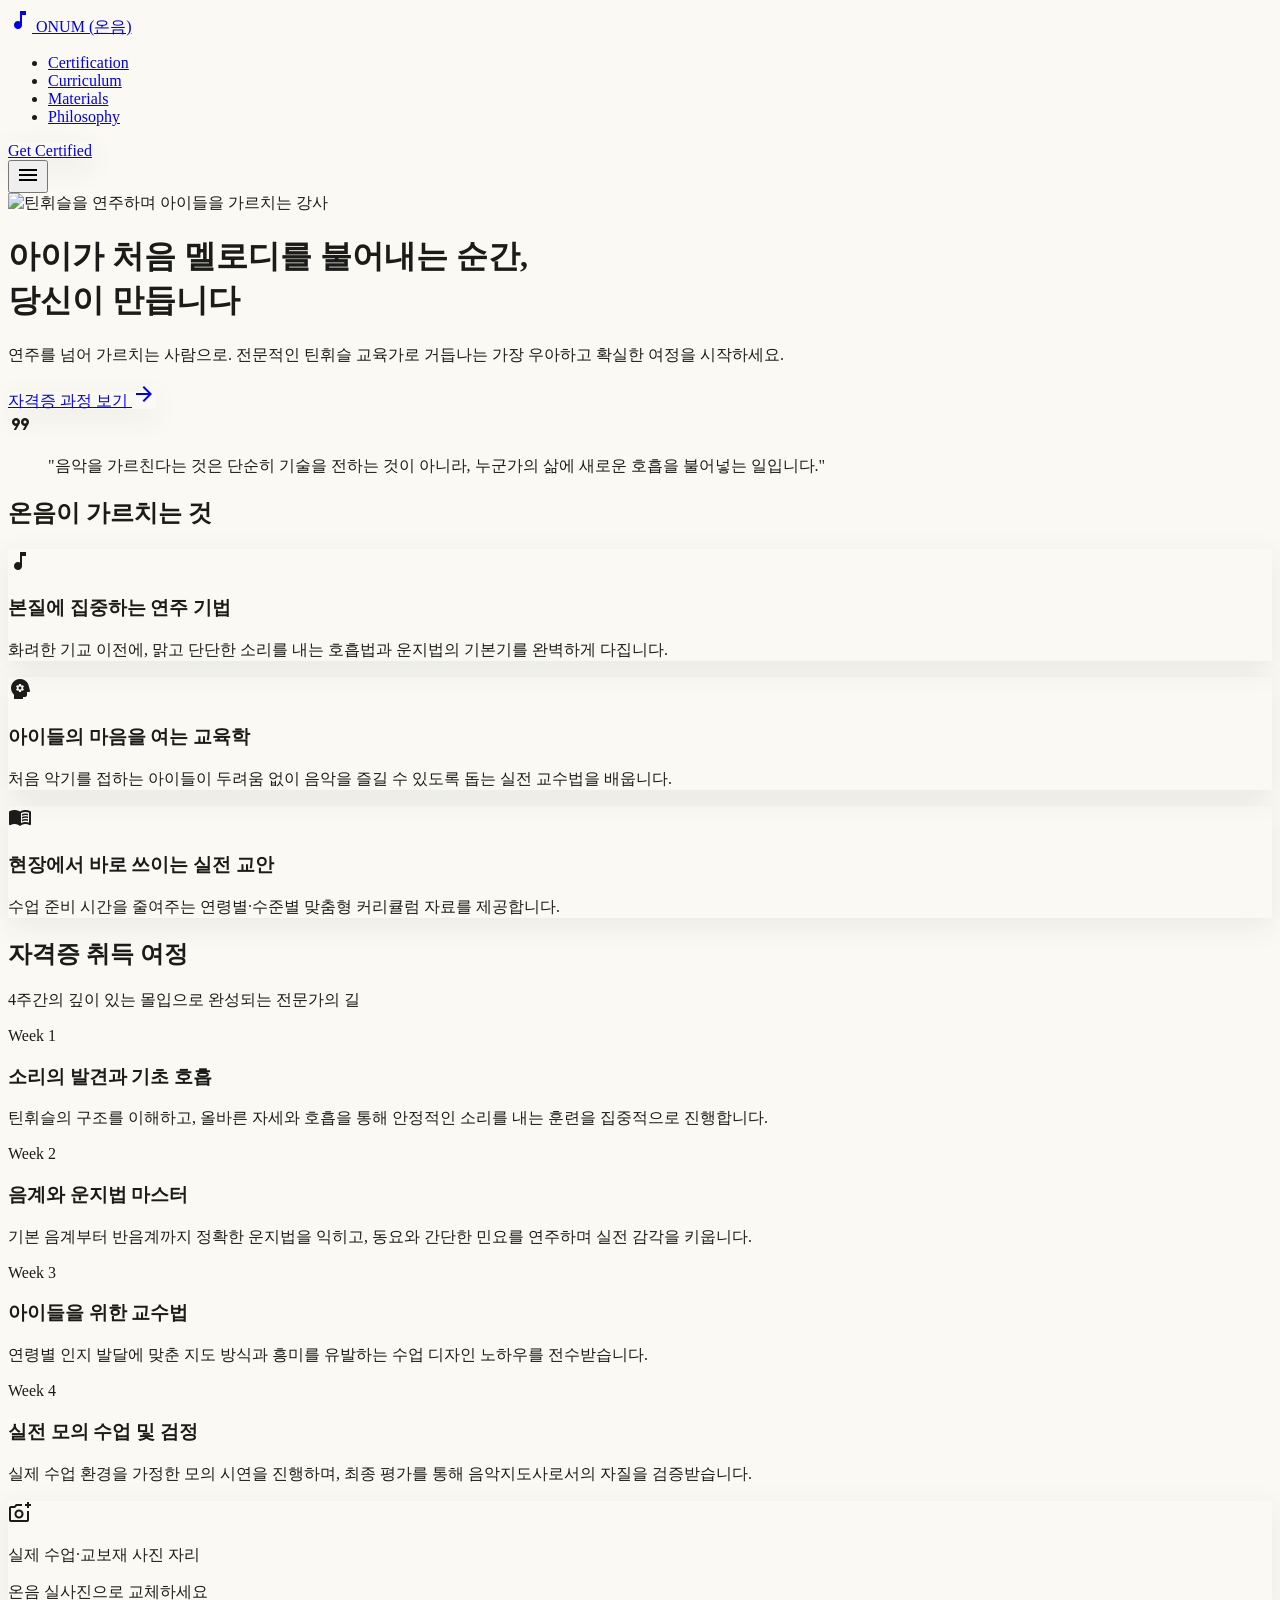
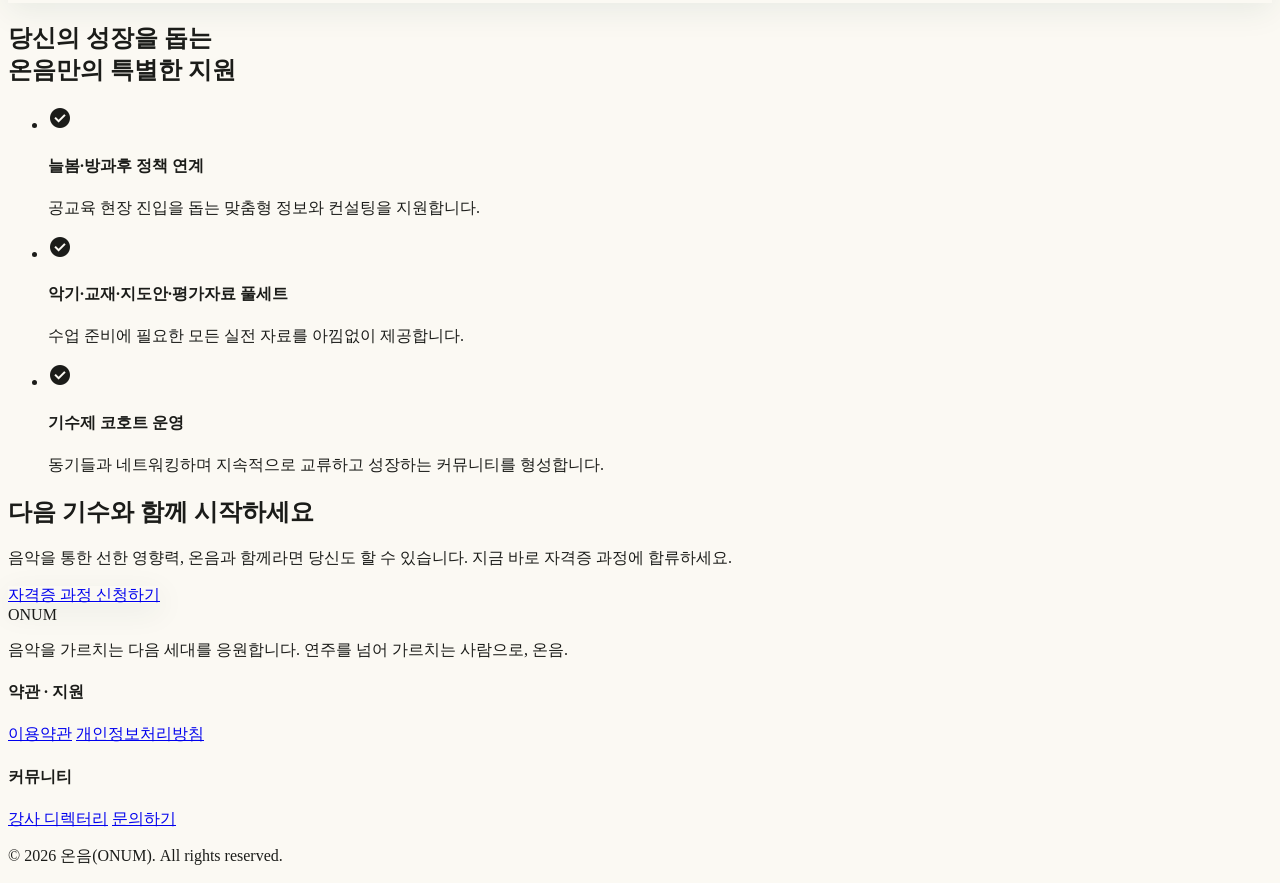
==== index.html @ f4e4ab48 "Initial commit: ONUM homepage (editorial home + certification + design tokens) Co-Authored-By: Claud" ====
<!DOCTYPE html>
<html lang="ko"><head>
<meta charset="utf-8"/>
<meta content="width=device-width, initial-scale=1.0" name="viewport"/>
<title>온음(ONUM) — 틴휘슬 음악지도사 자격증</title>
<script src="https://cdn.tailwindcss.com?plugins=forms,container-queries"></script>
<script src="onum-tokens.js"></script>
<link rel="stylesheet" href="onum-base.css"/>
<link href="https://fonts.googleapis.com/css2?family=Noto+Sans+KR:wght@300;400;500;600;700&amp;family=Playfair+Display:ital,wght@0,400;0,600;0,700;1,400&amp;display=swap" rel="stylesheet"/>
<link href="https://fonts.googleapis.com/css2?family=Material+Symbols+Outlined:wght,FILL@100..700,0..1&amp;display=swap" rel="stylesheet"/>
<style>
  .material-symbols-outlined { font-variation-settings: 'FILL' 0, 'wght' 400, 'GRAD' 0, 'opsz' 24; }
</style>
</head>
<body class="bg-background text-on-surface font-body text-body-md antialiased selection:bg-primary-container selection:text-on-primary">
<!-- 1. TopNavBar (공유 glass-nav, 자동 라이트/다크) -->
<nav class="glass-nav border-b border-outline-variant/30 sticky top-0 w-full z-50">
<div class="flex justify-between items-center max-w-container-max mx-auto px-margin-mobile md:px-margin-desktop h-20">
<a class="flex items-center gap-2 font-heading text-headline-sm tracking-tight text-primary" href="#">
<span class="material-symbols-outlined" style="font-variation-settings:'FILL' 1;">music_note</span>
<span>ONUM (온음)</span>
</a>
<ul class="hidden md:flex items-center gap-2">
<li><a class="text-on-surface-variant hover:text-primary hover:bg-primary/5 transition-colors font-body text-body-md rounded-full px-4 py-2" href="#">Certification</a></li>
<li><a class="text-on-surface-variant hover:text-primary hover:bg-primary/5 transition-colors font-body text-body-md rounded-full px-4 py-2" href="#curriculum">Curriculum</a></li>
<li><a class="text-on-surface-variant hover:text-primary hover:bg-primary/5 transition-colors font-body text-body-md rounded-full px-4 py-2" href="#">Materials</a></li>
<li><a class="text-on-surface-variant hover:text-primary hover:bg-primary/5 transition-colors font-body text-body-md rounded-full px-4 py-2" href="#">Philosophy</a></li>
</ul>
<div class="hidden md:block">
<a class="bg-primary text-on-primary font-body text-body-md px-6 py-3 rounded-full hover:bg-primary-container transition-colors soft-shadow inline-block active:scale-95" href="#">Get Certified</a>
</div>
<button class="md:hidden text-primary p-2 hover:bg-primary/5 rounded-full transition-colors" aria-label="메뉴 열기">
<span class="material-symbols-outlined">menu</span>
</button>
</div>
</nav>
<!-- 2. Editorial Hero -->
<header class="relative w-full min-h-[85vh] flex items-center justify-center overflow-hidden bg-surface-container-low">
<div class="absolute inset-0 z-0">
<!-- placeholder: 실제 온음 클래스룸 사진으로 교체 -->
<img alt="틴휘슬을 연주하며 아이들을 가르치는 강사" class="w-full h-full object-cover object-center opacity-80 mix-blend-multiply" src="https://lh3.googleusercontent.com/aida/[base64]"/>
<div class="absolute inset-0 bg-gradient-to-t from-background via-background/40 to-transparent"></div>
</div>
<div class="relative z-10 text-center px-margin-mobile md:px-gutter max-w-[800px] mt-20">
<h1 class="font-heading text-display-sm md:text-display-lg text-primary mb-6 drop-shadow-sm">
                아이가 처음 멜로디를 불어내는 순간,<br/>당신이 만듭니다
            </h1>
<p class="font-body text-body-lg text-on-surface-variant mb-10 max-w-[600px] mx-auto">
                연주를 넘어 가르치는 사람으로. 전문적인 틴휘슬 교육가로 거듭나는 가장 우아하고 확실한 여정을 시작하세요.
            </p>
<a class="inline-flex items-center justify-center bg-primary text-on-primary px-8 py-4 rounded-full font-body text-body-lg soft-shadow hover:bg-primary-container hover:-translate-y-1 transition-all duration-300 group" href="#curriculum">
                자격증 과정 보기
                <span class="material-symbols-outlined ml-2 text-[20px] group-hover:translate-x-1 transition-transform">arrow_forward</span>
</a>
</div>
</header>
<!-- 3. Pull-Quote Band (브랜드 선언 — 가짜 출처 없음) -->
<section class="py-section-gap px-margin-mobile md:px-gutter max-w-container-max mx-auto text-center">
<span class="material-symbols-outlined text-secondary text-[48px] opacity-40 mb-6">format_quote</span>
<blockquote class="font-heading text-headline-md text-primary max-w-[800px] mx-auto leading-relaxed">
            "음악을 가르친다는 것은 단순히 기술을 전하는 것이 아니라, 누군가의 삶에 새로운 호흡을 불어넣는 일입니다."
        </blockquote>
</section>
<!-- 4. 3-Part Narrative ("온음이 가르치는 것") -->
<section class="py-section-gap bg-surface-container-low">
<div class="max-w-container-max mx-auto px-margin-mobile md:px-gutter">
<div class="text-center mb-16">
<h2 class="font-heading text-headline-md text-primary mb-4">온음이 가르치는 것</h2>
<div class="w-12 h-1 bg-secondary mx-auto rounded-full"></div>
</div>
<div class="grid grid-cols-1 md:grid-cols-3 gap-8 md:gap-gutter">
<div class="bg-surface rounded-xl p-8 soft-shadow flex flex-col items-center text-center transition-transform hover:-translate-y-2 duration-300">
<div class="w-20 h-20 bg-surface-container rounded-full flex items-center justify-center mb-6 text-secondary">
<span class="material-symbols-outlined text-[36px]" style="font-variation-settings:'FILL' 1;">music_note</span>
</div>
<h3 class="font-heading text-headline-sm text-primary mb-4">본질에 집중하는 연주 기법</h3>
<p class="font-body text-body-md text-on-surface-variant">화려한 기교 이전에, 맑고 단단한 소리를 내는 호흡법과 운지법의 기본기를 완벽하게 다집니다.</p>
</div>
<div class="bg-surface rounded-xl p-8 soft-shadow flex flex-col items-center text-center transition-transform hover:-translate-y-2 duration-300 md:mt-12">
<div class="w-20 h-20 bg-surface-container rounded-full flex items-center justify-center mb-6 text-secondary">
<span class="material-symbols-outlined text-[36px]" style="font-variation-settings:'FILL' 1;">psychology</span>
</div>
<h3 class="font-heading text-headline-sm text-primary mb-4">아이들의 마음을 여는 교육학</h3>
<p class="font-body text-body-md text-on-surface-variant">처음 악기를 접하는 아이들이 두려움 없이 음악을 즐길 수 있도록 돕는 실전 교수법을 배웁니다.</p>
</div>
<div class="bg-surface rounded-xl p-8 soft-shadow flex flex-col items-center text-center transition-transform hover:-translate-y-2 duration-300">
<div class="w-20 h-20 bg-surface-container rounded-full flex items-center justify-center mb-6 text-secondary">
<span class="material-symbols-outlined text-[36px]" style="font-variation-settings:'FILL' 1;">menu_book</span>
</div>
<h3 class="font-heading text-headline-sm text-primary mb-4">현장에서 바로 쓰이는 실전 교안</h3>
<p class="font-body text-body-md text-on-surface-variant">수업 준비 시간을 줄여주는 연령별·수준별 맞춤형 커리큘럼 자료를 제공합니다.</p>
</div>
</div>
</div>
</section>
<!-- 5. Curriculum Timeline -->
<section class="py-section-gap px-margin-mobile md:px-gutter max-w-[800px] mx-auto" id="curriculum">
<div class="text-center mb-16">
<h2 class="font-heading text-headline-md text-primary mb-4">자격증 취득 여정</h2>
<p class="font-body text-body-md text-on-surface-variant">4주간의 깊이 있는 몰입으로 완성되는 전문가의 길</p>
</div>
<div class="relative border-l-2 border-surface-container-highest ml-4 md:ml-8 space-y-12 pb-8">
<div class="relative pl-8 md:pl-12">
<div class="absolute w-4 h-4 bg-secondary rounded-full -left-[9px] top-1 ring-4 ring-background"></div>
<div class="font-body text-label-sm text-secondary mb-2 uppercase tracking-wider">Week 1</div>
<h3 class="font-heading text-headline-sm text-primary mb-3">소리의 발견과 기초 호흡</h3>
<p class="font-body text-body-md text-on-surface-variant">틴휘슬의 구조를 이해하고, 올바른 자세와 호흡을 통해 안정적인 소리를 내는 훈련을 집중적으로 진행합니다.</p>
</div>
<div class="relative pl-8 md:pl-12">
<div class="absolute w-4 h-4 bg-secondary rounded-full -left-[9px] top-1 ring-4 ring-background"></div>
<div class="font-body text-label-sm text-secondary mb-2 uppercase tracking-wider">Week 2</div>
<h3 class="font-heading text-headline-sm text-primary mb-3">음계와 운지법 마스터</h3>
<p class="font-body text-body-md text-on-surface-variant">기본 음계부터 반음계까지 정확한 운지법을 익히고, 동요와 간단한 민요를 연주하며 실전 감각을 키웁니다.</p>
</div>
<div class="relative pl-8 md:pl-12">
<div class="absolute w-4 h-4 bg-secondary rounded-full -left-[9px] top-1 ring-4 ring-background"></div>
<div class="font-body text-label-sm text-secondary mb-2 uppercase tracking-wider">Week 3</div>
<h3 class="font-heading text-headline-sm text-primary mb-3">아이들을 위한 교수법</h3>
<p class="font-body text-body-md text-on-surface-variant">연령별 인지 발달에 맞춘 지도 방식과 흥미를 유발하는 수업 디자인 노하우를 전수받습니다.</p>
</div>
<div class="relative pl-8 md:pl-12">
<div class="absolute w-4 h-4 bg-secondary rounded-full -left-[9px] top-1 ring-4 ring-background"></div>
<div class="font-body text-label-sm text-secondary mb-2 uppercase tracking-wider">Week 4</div>
<h3 class="font-heading text-headline-sm text-primary mb-3">실전 모의 수업 및 검정</h3>
<p class="font-body text-body-md text-on-surface-variant">실제 수업 환경을 가정한 모의 시연을 진행하며, 최종 평가를 통해 음악지도사로서의 자질을 검증받습니다.</p>
</div>
</div>
</section>
<!-- 6. Honest Trust Row -->
<section class="py-section-gap bg-surface-container-high overflow-hidden">
<div class="max-w-container-max mx-auto px-margin-mobile md:px-gutter">
<div class="flex flex-col lg:flex-row items-center gap-12 lg:gap-20">
<!-- placeholder: 실제 수업/교보재 사진으로 교체 (가짜 '협회' 인증 이미지 제거함) -->
<div class="w-full lg:w-1/2 relative rounded-2xl overflow-hidden soft-shadow bg-surface-container-highest aspect-[4/3] flex flex-col items-center justify-center text-center text-on-surface-variant p-8">
<span class="material-symbols-outlined text-[40px] mb-3 text-outline">add_a_photo</span>
<p class="font-body text-body-md">실제 수업·교보재 사진 자리</p>
<p class="font-body text-label-sm mt-1 text-outline">온음 실사진으로 교체하세요</p>
</div>
<div class="w-full lg:w-1/2 flex flex-col justify-center">
<h2 class="font-heading text-headline-md text-primary mb-8">당신의 성장을 돕는<br/>온음만의 특별한 지원</h2>
<ul class="space-y-6">
<li class="flex items-start gap-4">
<span class="material-symbols-outlined text-secondary mt-1" style="font-variation-settings:'FILL' 1;">check_circle</span>
<div>
<h4 class="font-heading text-headline-sm text-primary mb-1">늘봄·방과후 정책 연계</h4>
<p class="font-body text-body-md text-on-surface-variant">공교육 현장 진입을 돕는 맞춤형 정보와 컨설팅을 지원합니다.</p>
</div>
</li>
<li class="flex items-start gap-4">
<span class="material-symbols-outlined text-secondary mt-1" style="font-variation-settings:'FILL' 1;">check_circle</span>
<div>
<h4 class="font-heading text-headline-sm text-primary mb-1">악기·교재·지도안·평가자료 풀세트</h4>
<p class="font-body text-body-md text-on-surface-variant">수업 준비에 필요한 모든 실전 자료를 아낌없이 제공합니다.</p>
</div>
</li>
<li class="flex items-start gap-4">
<span class="material-symbols-outlined text-secondary mt-1" style="font-variation-settings:'FILL' 1;">check_circle</span>
<div>
<h4 class="font-heading text-headline-sm text-primary mb-1">기수제 코호트 운영</h4>
<p class="font-body text-body-md text-on-surface-variant">동기들과 네트워킹하며 지속적으로 교류하고 성장하는 커뮤니티를 형성합니다.</p>
</div>
</li>
</ul>
</div>
</div>
</div>
</section>
<!-- 7. Soft CTA Band (브랜드 그린 — 라이트/다크 모두 안전) -->
<section class="py-24 bg-primary text-center px-margin-mobile">
<h2 class="font-heading text-display-sm md:text-display-lg text-on-primary mb-8">
            다음 기수와 함께 시작하세요
        </h2>
<p class="font-body text-body-lg text-on-primary/80 max-w-[600px] mx-auto mb-10">
            음악을 통한 선한 영향력, 온음과 함께라면 당신도 할 수 있습니다. 지금 바로 자격증 과정에 합류하세요.
        </p>
<a class="inline-flex items-center justify-center bg-secondary-container text-on-secondary-container px-10 py-4 rounded-full font-body text-body-lg soft-shadow hover:opacity-90 hover:-translate-y-1 transition-all duration-300" href="#">
            자격증 과정 신청하기
        </a>
</section>
<!-- 8. Footer (영구 딥그린 — 고정 색으로 양 테마 안전) -->
<footer class="bg-[#10241d] text-white font-body text-body-md w-full pt-section-gap pb-20">
<div class="grid grid-cols-1 md:grid-cols-2 lg:grid-cols-4 gap-gutter max-w-container-max mx-auto px-margin-mobile md:px-margin-desktop">
<div class="flex flex-col gap-4 mb-8 lg:mb-0">
<span class="font-heading text-headline-md text-[#ffca98] mb-2">ONUM</span>
<p class="text-white/70 text-sm max-w-xs">음악을 가르치는 다음 세대를 응원합니다. 연주를 넘어 가르치는 사람으로, 온음.</p>
</div>
<div class="flex flex-col gap-3">
<h4 class="font-bold text-[#ffca98] mb-2 tracking-wide uppercase text-sm">약관 · 지원</h4>
<a class="text-white/70 hover:text-white transition-colors w-fit" href="#">이용약관</a>
<a class="text-white/70 hover:text-white transition-colors w-fit" href="#">개인정보처리방침</a>
</div>
<div class="flex flex-col gap-3">
<h4 class="font-bold text-[#ffca98] mb-2 tracking-wide uppercase text-sm">커뮤니티</h4>
<a class="text-white/70 hover:text-white transition-colors w-fit" href="#">강사 디렉터리</a>
<a class="text-white/70 hover:text-white transition-colors w-fit" href="#">문의하기</a>
</div>
<div class="flex flex-col gap-4 justify-end lg:items-end mt-8 lg:mt-0 lg:col-start-4">
<p class="text-white/50 text-sm mt-auto">© 2026 온음(ONUM). All rights reserved.</p>
</div>
</div>
</footer>
</body></html>
---- onum-base.css ----
/*
 * 온음(ONUM) — 디자인 토큰(CSS 변수) + 공통 유틸. 단일 소스.
 * 명세: onum-design.md  ·  Tailwind 매핑: onum-tokens.js
 * 색은 "R G B" 트리플로 둬서 rgb(var(--x) / <alpha>) 알파 조절을 가능하게 함.
 */

:root {
  --color-primary: 0 70 57;
  --color-primary-container: 27 94 79;
  --color-on-primary: 255 255 255;
  --color-on-primary-container: 149 213 194;
  --color-secondary: 125 86 45;
  --color-secondary-container: 255 202 152;
  --color-on-secondary: 255 255 255;
  --color-on-secondary-container: 122 83 42;
  --color-tertiary: 97 46 35;
  --color-background: 251 249 243;
  --color-surface: 251 249 243;
  --color-surface-container-lowest: 255 255 255;
  --color-surface-container-low: 245 243 238;
  --color-surface-container: 240 238 232;
  --color-surface-container-high: 234 232 226;
  --color-surface-container-highest: 228 226 221;
  --color-on-surface: 27 28 25;
  --color-on-surface-variant: 63 73 69;
  --color-outline: 112 121 117;
  --color-outline-variant: 191 201 196;
  --color-error: 186 26 26;
  --color-error-container: 255 218 214;
  --color-on-error: 255 255 255;
}

.dark {
  --color-primary: 147 211 192;
  --color-primary-container: 5 81 66;
  --color-on-primary: 0 56 44;
  --color-on-primary-container: 175 240 220;
  --color-secondary: 240 189 139;
  --color-secondary-container: 98 63 24;
  --color-on-secondary: 70 41 10;
  --color-on-secondary-container: 255 220 189;
  --color-tertiary: 255 180 165;
  --color-background: 18 19 15;
  --color-surface: 18 19 15;
  --color-surface-container-lowest: 11 12 9;
  --color-surface-container-low: 26 28 23;
  --color-surface-container: 31 32 27;
  --color-surface-container-high: 42 43 37;
  --color-surface-container-highest: 53 54 48;
  --color-on-surface: 228 226 221;
  --color-on-surface-variant: 195 203 197;
  --color-outline: 140 149 143;
  --color-outline-variant: 66 74 69;
  --color-error: 255 180 171;
  --color-error-container: 147 0 10;
  --color-on-error: 105 0 5;
}

body {
  background-color: rgb(var(--color-background));
  color: rgb(var(--color-on-surface));
}

.glass-nav {
  backdrop-filter: blur(12px);
  -webkit-backdrop-filter: blur(12px);
  background: rgb(var(--color-surface) / 0.8);
}

.soft-shadow {
  box-shadow: 0 8px 30px rgb(var(--color-primary) / 0.08);
}

.soft-shadow-lg {
  box-shadow: 0 16px 48px rgb(var(--color-primary) / 0.12);
}

/* 그라데이션 텍스트 — 라이트는 딥그린 계열, 다크는 밝은 민트 계열로 자동 전환 */
.text-gradient {
  background-image: linear-gradient(90deg, rgb(var(--color-primary-container)), rgb(var(--color-primary)));
  -webkit-background-clip: text;
  background-clip: text;
  -webkit-text-fill-color: transparent;
  color: transparent;
}
.dark .text-gradient {
  background-image: linear-gradient(90deg, rgb(var(--color-primary)), rgb(var(--color-on-primary-container)));
}
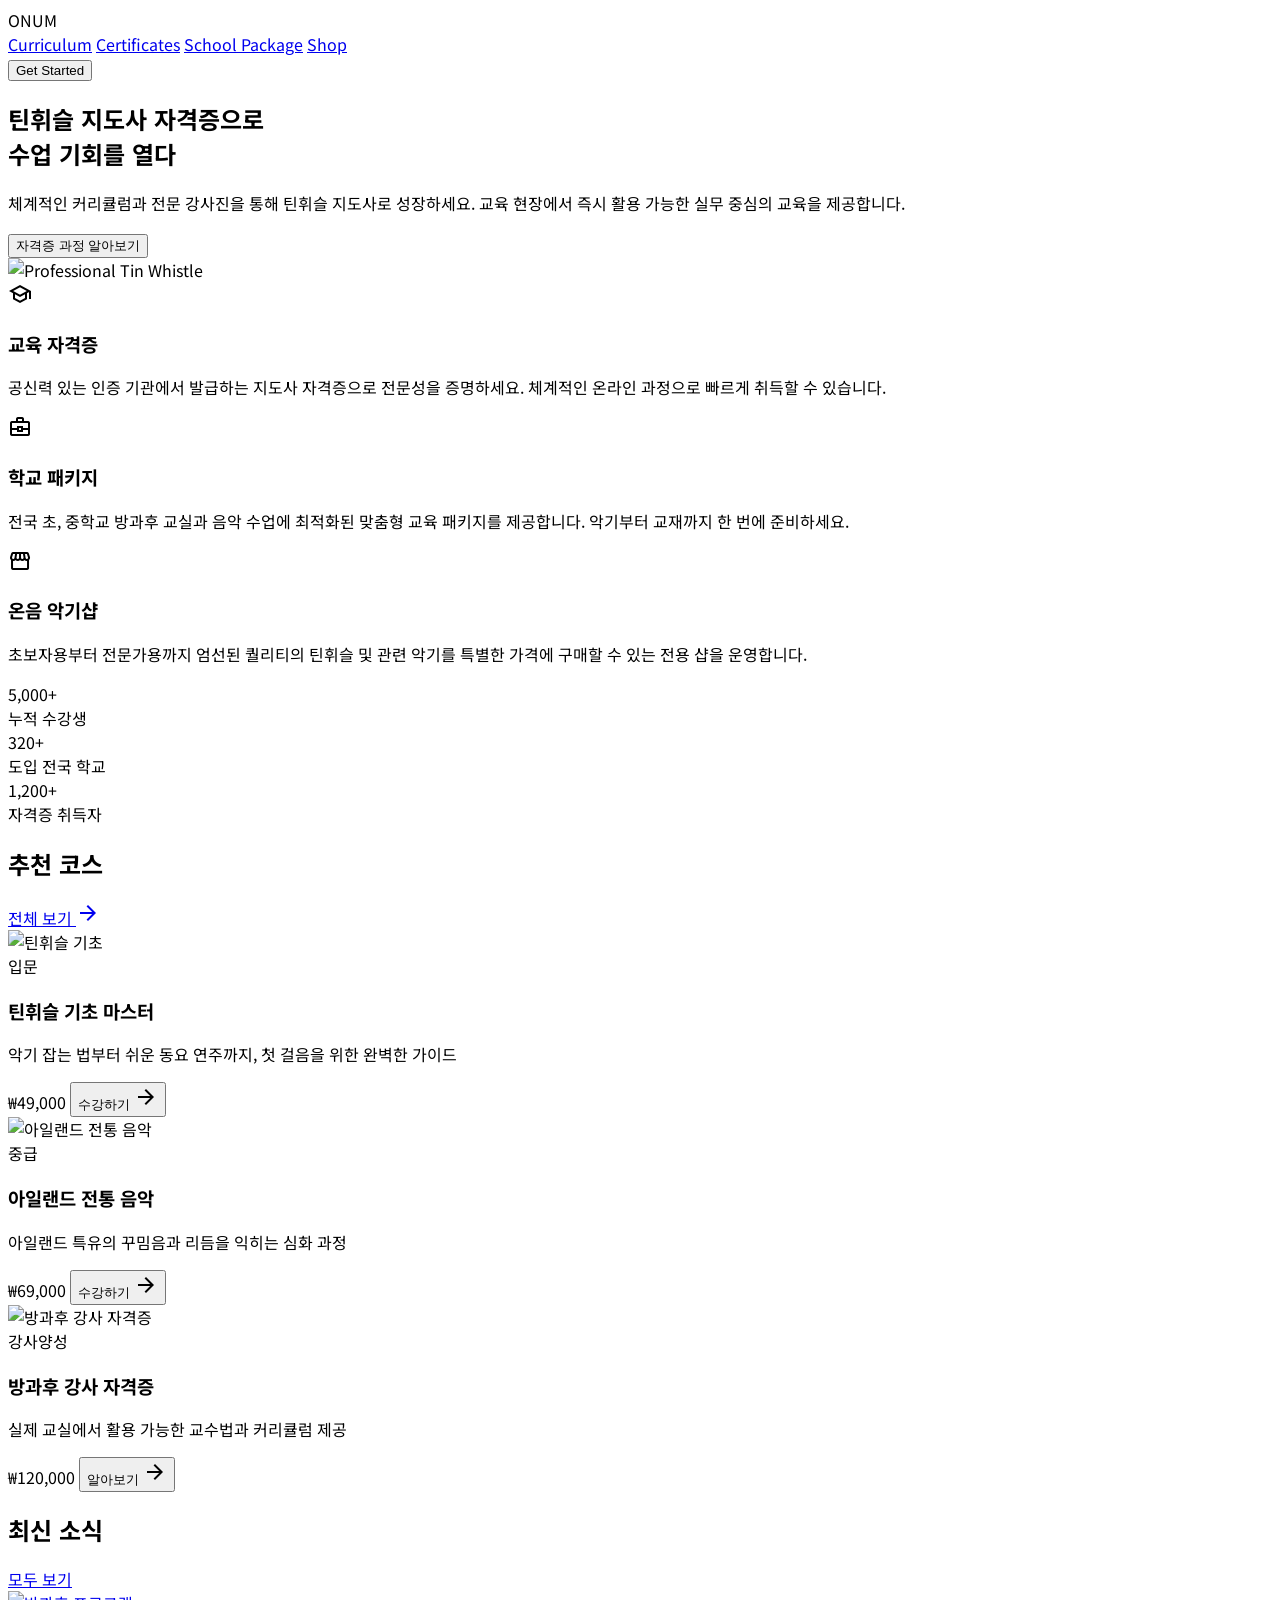
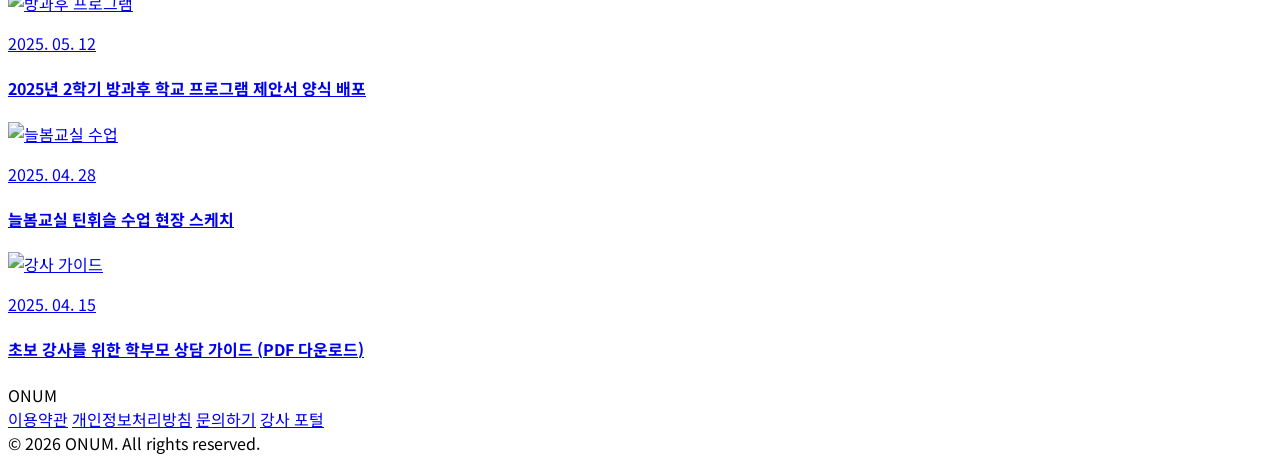
==== commit 39740296: "merge v3+v4: course cards with prices, news section added" ====
--- a/index.html
+++ b/index.html
@@ -1,202 +1,237 @@
 <!DOCTYPE html>
+
 <html lang="ko"><head>
 <meta charset="utf-8"/>
 <meta content="width=device-width, initial-scale=1.0" name="viewport"/>
-<title>온음(ONUM) — 틴휘슬 음악지도사 자격증</title>
+<title>ONUM Music Education</title>
 <script src="https://cdn.tailwindcss.com?plugins=forms,container-queries"></script>
-<script src="onum-tokens.js"></script>
-<link rel="stylesheet" href="onum-base.css"/>
-<link href="https://fonts.googleapis.com/css2?family=Noto+Sans+KR:wght@300;400;500;600;700&amp;family=Playfair+Display:ital,wght@0,400;0,600;0,700;1,400&amp;display=swap" rel="stylesheet"/>
-<link href="https://fonts.googleapis.com/css2?family=Material+Symbols+Outlined:wght,FILL@100..700,0..1&amp;display=swap" rel="stylesheet"/>
+<link href="https://fonts.googleapis.com/css2?family=Noto+Sans+KR:wght@400;500;600;700&display=swap" rel="stylesheet"/>
+<link href="https://fonts.googleapis.com/css2?family=Material+Symbols+Outlined:wght,FILL@100..700,0..1&display=swap" rel="stylesheet"/>
 <style>
-  .material-symbols-outlined { font-variation-settings: 'FILL' 0, 'wght' 400, 'GRAD' 0, 'opsz' 24; }
+    body { font-family: 'Noto Sans KR', sans-serif; }
+    .material-symbols-outlined { font-variation-settings: 'FILL' 0, 'wght' 400, 'GRAD' 0, 'opsz' 24; }
+    .material-symbols-outlined.fill { font-variation-settings: 'FILL' 1; }
 </style>
+<script id="tailwind-config">
+    tailwind.config = {
+        darkMode: "class",
+        theme: {
+            extend: {
+                colors: {
+                    "primary": "#22c55e",
+                    "primary-container": "#16a34a",
+                    "on-primary": "#ffffff",
+                    "surface-container-lowest": "#ffffff",
+                    "surface-container-low": "#f3f4f5",
+                    "outline-variant": "#e5e7eb",
+                    "on-surface": "#111827",
+                    "secondary": "#4b5563"
+                },
+                spacing: {
+                    "margin-desktop": "64px",
+                    "margin-mobile": "20px",
+                    "stack-xl": "80px",
+                    "stack-md": "24px",
+                    "container-max": "1280px",
+                    "xs": "8px",
+                    "sm": "12px",
+                    "md": "16px",
+                    "lg": "24px",
+                    "xl": "32px",
+                    "2xl": "64px"
+                },
+                boxShadow: {
+                    "level-1": "0 4px 6px -1px rgba(0,0,0,0.05), 0 2px 4px -1px rgba(0,0,0,0.03)",
+                    "level-2": "0 10px 15px -3px rgba(0,0,0,0.08), 0 4px 6px -2px rgba(0,0,0,0.04)"
+                }
+            }
+        }
+    }
+</script>
 </head>
-<body class="bg-background text-on-surface font-body text-body-md antialiased selection:bg-primary-container selection:text-on-primary">
-<!-- 1. TopNavBar (공유 glass-nav, 자동 라이트/다크) -->
-<nav class="glass-nav border-b border-outline-variant/30 sticky top-0 w-full z-50">
-<div class="flex justify-between items-center max-w-container-max mx-auto px-margin-mobile md:px-margin-desktop h-20">
-<a class="flex items-center gap-2 font-heading text-headline-sm tracking-tight text-primary" href="#">
-<span class="material-symbols-outlined" style="font-variation-settings:'FILL' 1;">music_note</span>
-<span>ONUM (온음)</span>
+<body class="bg-surface-container-lowest text-on-surface">
+
+<!-- TopNavBar (v3) -->
+<nav class="bg-surface-container-lowest border-b border-outline-variant sticky top-0 z-50">
+<div class="flex justify-between items-center w-full px-margin-mobile md:px-margin-desktop py-4 max-w-container-max mx-auto">
+<div class="text-2xl font-bold text-on-surface">ONUM</div>
+<div class="hidden md:flex space-x-8">
+<a class="text-secondary hover:text-primary transition-colors font-medium" href="#">Curriculum</a>
+<a class="text-primary font-bold border-b-2 border-primary pb-1" href="#">Certificates</a>
+<a class="text-secondary hover:text-primary transition-colors font-medium" href="#">School Package</a>
+<a class="text-secondary hover:text-primary transition-colors font-medium" href="#">Shop</a>
+</div>
+<button class="bg-primary hover:bg-green-600 text-on-primary px-6 py-2 rounded-lg font-semibold transition-colors duration-200">Get Started</button>
+</div>
+</nav>
+
+<!-- Hero Section (v3) -->
+<section class="max-w-container-max mx-auto px-margin-mobile md:px-margin-desktop py-stack-xl">
+<div class="grid grid-cols-1 md:grid-cols-2 gap-12 items-center">
+<div>
+<h1 class="text-5xl md:text-6xl font-bold leading-tight mb-6 text-on-surface">틴휘슬 지도사 자격증으로<br/>수업 기회를 열다</h1>
+<p class="text-xl text-secondary mb-8 leading-relaxed">체계적인 커리큘럼과 전문 강사진을 통해 틴휘슬 지도사로 성장하세요. 교육 현장에서 즉시 활용 가능한 실무 중심의 교육을 제공합니다.</p>
+<button class="bg-primary hover:bg-green-600 text-on-primary px-8 py-4 rounded-lg font-bold text-lg transition-colors duration-200 shadow-sm hover:shadow-md">자격증 과정 알아보기</button>
+</div>
+<div class="relative">
+<img alt="Professional Tin Whistle" class="w-full rounded-2xl object-cover shadow-sm border border-outline-variant aspect-square" src="https://lh3.googleusercontent.com/aida/[base64]"/>
+</div>
+</div>
+</section>
+
+<!-- Features Section (v3) -->
+<section class="bg-surface-container-low py-stack-xl">
+<div class="max-w-container-max mx-auto px-margin-mobile md:px-margin-desktop">
+<div class="grid grid-cols-1 md:grid-cols-3 gap-8">
+<div class="bg-surface-container-lowest p-8 rounded-xl border border-outline-variant hover:border-primary transition-colors duration-300">
+<span class="material-symbols-outlined text-primary text-4xl mb-4">school</span>
+<h3 class="text-2xl font-bold mb-3">교육 자격증</h3>
+<p class="text-secondary leading-relaxed">공신력 있는 인증 기관에서 발급하는 지도사 자격증으로 전문성을 증명하세요. 체계적인 온라인 과정으로 빠르게 취득할 수 있습니다.</p>
+</div>
+<div class="bg-surface-container-lowest p-8 rounded-xl border border-outline-variant hover:border-primary transition-colors duration-300">
+<span class="material-symbols-outlined text-primary text-4xl mb-4">business_center</span>
+<h3 class="text-2xl font-bold mb-3">학교 패키지</h3>
+<p class="text-secondary leading-relaxed">전국 초, 중학교 방과후 교실과 음악 수업에 최적화된 맞춤형 교육 패키지를 제공합니다. 악기부터 교재까지 한 번에 준비하세요.</p>
+</div>
+<div class="bg-surface-container-lowest p-8 rounded-xl border border-outline-variant hover:border-primary transition-colors duration-300">
+<span class="material-symbols-outlined text-primary text-4xl mb-4">storefront</span>
+<h3 class="text-2xl font-bold mb-3">온음 악기샵</h3>
+<p class="text-secondary leading-relaxed">초보자용부터 전문가용까지 엄선된 퀄리티의 틴휘슬 및 관련 악기를 특별한 가격에 구매할 수 있는 전용 샵을 운영합니다.</p>
+</div>
+</div>
+</div>
+</section>
+
+<!-- Stats Section (v3) -->
+<section class="bg-primary py-16">
+<div class="max-w-container-max mx-auto px-margin-mobile md:px-margin-desktop">
+<div class="grid grid-cols-1 md:grid-cols-3 gap-8 text-center text-on-primary">
+<div>
+<div class="text-5xl font-bold mb-2">5,000+</div>
+<div class="text-xl opacity-90">누적 수강생</div>
+</div>
+<div>
+<div class="text-5xl font-bold mb-2">320+</div>
+<div class="text-xl opacity-90">도입 전국 학교</div>
+</div>
+<div>
+<div class="text-5xl font-bold mb-2">1,200+</div>
+<div class="text-xl opacity-90">자격증 취득자</div>
+</div>
+</div>
+</div>
+</section>
+
+<!-- Courses Section (v4 UI + v3 colors) -->
+<section class="py-2xl px-margin-mobile md:px-margin-desktop max-w-container-max mx-auto">
+<div class="flex justify-between items-end mb-10">
+<h2 class="text-3xl font-bold text-on-surface">추천 코스</h2>
+<a class="text-primary font-semibold hover:underline flex items-center text-sm" href="#">전체 보기 <span class="material-symbols-outlined ml-1 text-base">arrow_forward</span></a>
+</div>
+<div class="grid grid-cols-1 md:grid-cols-3 gap-lg">
+<!-- Course 1 -->
+<div class="bg-surface-container-lowest rounded-2xl shadow-level-1 overflow-hidden border border-outline-variant hover:shadow-level-2 transition-all group">
+<div class="h-48 w-full bg-surface-container-low relative overflow-hidden">
+<img alt="틴휘슬 기초" class="object-cover w-full h-full group-hover:scale-105 transition-transform duration-500" src="https://lh3.googleusercontent.com/aida-public/[base64]"/>
+<div class="absolute top-4 left-4 bg-green-100 text-green-700 px-3 py-1 rounded-full text-xs font-bold">입문</div>
+</div>
+<div class="p-lg">
+<h3 class="text-xl font-bold mb-2">틴휘슬 기초 마스터</h3>
+<p class="text-sm text-secondary leading-relaxed mb-md">악기 잡는 법부터 쉬운 동요 연주까지, 첫 걸음을 위한 완벽한 가이드</p>
+<div class="flex justify-between items-center pt-md border-t border-outline-variant">
+<span class="text-primary font-bold text-lg">₩49,000</span>
+<button class="text-primary hover:text-green-600 text-sm font-semibold flex items-center gap-1">수강하기 <span class="material-symbols-outlined text-sm">arrow_forward</span></button>
+</div>
+</div>
+</div>
+<!-- Course 2 -->
+<div class="bg-surface-container-lowest rounded-2xl shadow-level-1 overflow-hidden border border-outline-variant hover:shadow-level-2 transition-all group">
+<div class="h-48 w-full bg-surface-container-low relative overflow-hidden">
+<img alt="아일랜드 전통 음악" class="object-cover w-full h-full group-hover:scale-105 transition-transform duration-500" src="https://lh3.googleusercontent.com/aida-public/[base64]"/>
+<div class="absolute top-4 left-4 bg-blue-100 text-blue-600 px-3 py-1 rounded-full text-xs font-bold">중급</div>
+</div>
+<div class="p-lg">
+<h3 class="text-xl font-bold mb-2">아일랜드 전통 음악</h3>
+<p class="text-sm text-secondary leading-relaxed mb-md">아일랜드 특유의 꾸밈음과 리듬을 익히는 심화 과정</p>
+<div class="flex justify-between items-center pt-md border-t border-outline-variant">
+<span class="text-primary font-bold text-lg">₩69,000</span>
+<button class="text-primary hover:text-green-600 text-sm font-semibold flex items-center gap-1">수강하기 <span class="material-symbols-outlined text-sm">arrow_forward</span></button>
+</div>
+</div>
+</div>
+<!-- Course 3 -->
+<div class="bg-surface-container-lowest rounded-2xl shadow-level-1 overflow-hidden border border-outline-variant hover:shadow-level-2 transition-all group">
+<div class="h-48 w-full bg-surface-container-low relative overflow-hidden">
+<img alt="방과후 강사 자격증" class="object-cover w-full h-full group-hover:scale-105 transition-transform duration-500" src="https://lh3.googleusercontent.com/aida-public/[base64]"/>
+<div class="absolute top-4 left-4 bg-primary text-on-primary px-3 py-1 rounded-full text-xs font-bold">강사양성</div>
+</div>
+<div class="p-lg">
+<h3 class="text-xl font-bold mb-2">방과후 강사 자격증</h3>
+<p class="text-sm text-secondary leading-relaxed mb-md">실제 교실에서 활용 가능한 교수법과 커리큘럼 제공</p>
+<div class="flex justify-between items-center pt-md border-t border-outline-variant">
+<span class="text-primary font-bold text-lg">₩120,000</span>
+<button class="text-primary hover:text-green-600 text-sm font-semibold flex items-center gap-1">알아보기 <span class="material-symbols-outlined text-sm">arrow_forward</span></button>
+</div>
+</div>
+</div>
+</div>
+</section>
+
+<!-- 최신 소식 (v4 UI + v3 colors) -->
+<section class="py-2xl px-margin-mobile md:px-margin-desktop max-w-container-max mx-auto w-full mb-2xl">
+<div class="bg-surface-container-low rounded-3xl px-xl py-2xl">
+<div class="flex justify-between items-end mb-8">
+<h2 class="text-3xl font-bold text-on-surface">최신 소식</h2>
+<a class="text-primary text-sm font-semibold hover:underline" href="#">모두 보기</a>
+</div>
+<div class="grid grid-cols-1 md:grid-cols-3 gap-lg">
+<!-- Blog 1 -->
+<a class="group flex flex-col gap-3" href="#">
+<div class="h-40 w-full rounded-xl overflow-hidden relative shadow-sm">
+<img alt="방과후 프로그램" class="object-cover w-full h-full group-hover:scale-105 transition-transform duration-300" src="https://lh3.googleusercontent.com/aida-public/[base64]"/>
+</div>
+<div>
+<p class="text-xs font-medium text-gray-400 mb-1">2025. 05. 12</p>
+<h4 class="text-base font-bold text-on-surface group-hover:text-primary transition-colors line-clamp-2">2025년 2학기 방과후 학교 프로그램 제안서 양식 배포</h4>
+</div>
 </a>
-<ul class="hidden md:flex items-center gap-2">
-<li><a class="text-on-surface-variant hover:text-primary hover:bg-primary/5 transition-colors font-body text-body-md rounded-full px-4 py-2" href="#">Certification</a></li>
-<li><a class="text-on-surface-variant hover:text-primary hover:bg-primary/5 transition-colors font-body text-body-md rounded-full px-4 py-2" href="#curriculum">Curriculum</a></li>
-<li><a class="text-on-surface-variant hover:text-primary hover:bg-primary/5 transition-colors font-body text-body-md rounded-full px-4 py-2" href="#">Materials</a></li>
-<li><a class="text-on-surface-variant hover:text-primary hover:bg-primary/5 transition-colors font-body text-body-md rounded-full px-4 py-2" href="#">Philosophy</a></li>
-</ul>
-<div class="hidden md:block">
-<a class="bg-primary text-on-primary font-body text-body-md px-6 py-3 rounded-full hover:bg-primary-container transition-colors soft-shadow inline-block active:scale-95" href="#">Get Certified</a>
-</div>
-<button class="md:hidden text-primary p-2 hover:bg-primary/5 rounded-full transition-colors" aria-label="메뉴 열기">
-<span class="material-symbols-outlined">menu</span>
-</button>
-</div>
-</nav>
-<!-- 2. Editorial Hero -->
-<header class="relative w-full min-h-[85vh] flex items-center justify-center overflow-hidden bg-surface-container-low">
-<div class="absolute inset-0 z-0">
-<!-- placeholder: 실제 온음 클래스룸 사진으로 교체 -->
-<img alt="틴휘슬을 연주하며 아이들을 가르치는 강사" class="w-full h-full object-cover object-center opacity-80 mix-blend-multiply" src="https://lh3.googleusercontent.com/aida/[base64]"/>
-<div class="absolute inset-0 bg-gradient-to-t from-background via-background/40 to-transparent"></div>
-</div>
-<div class="relative z-10 text-center px-margin-mobile md:px-gutter max-w-[800px] mt-20">
-<h1 class="font-heading text-display-sm md:text-display-lg text-primary mb-6 drop-shadow-sm">
-                아이가 처음 멜로디를 불어내는 순간,<br/>당신이 만듭니다
-            </h1>
-<p class="font-body text-body-lg text-on-surface-variant mb-10 max-w-[600px] mx-auto">
-                연주를 넘어 가르치는 사람으로. 전문적인 틴휘슬 교육가로 거듭나는 가장 우아하고 확실한 여정을 시작하세요.
-            </p>
-<a class="inline-flex items-center justify-center bg-primary text-on-primary px-8 py-4 rounded-full font-body text-body-lg soft-shadow hover:bg-primary-container hover:-translate-y-1 transition-all duration-300 group" href="#curriculum">
-                자격증 과정 보기
-                <span class="material-symbols-outlined ml-2 text-[20px] group-hover:translate-x-1 transition-transform">arrow_forward</span>
+<!-- Blog 2 -->
+<a class="group flex flex-col gap-3" href="#">
+<div class="h-40 w-full rounded-xl overflow-hidden relative shadow-sm">
+<img alt="늘봄교실 수업" class="object-cover w-full h-full group-hover:scale-105 transition-transform duration-300" src="https://lh3.googleusercontent.com/aida-public/[base64]"/>
+</div>
+<div>
+<p class="text-xs font-medium text-gray-400 mb-1">2025. 04. 28</p>
+<h4 class="text-base font-bold text-on-surface group-hover:text-primary transition-colors line-clamp-2">늘봄교실 틴휘슬 수업 현장 스케치</h4>
+</div>
 </a>
-</div>
-</header>
-<!-- 3. Pull-Quote Band (브랜드 선언 — 가짜 출처 없음) -->
-<section class="py-section-gap px-margin-mobile md:px-gutter max-w-container-max mx-auto text-center">
-<span class="material-symbols-outlined text-secondary text-[48px] opacity-40 mb-6">format_quote</span>
-<blockquote class="font-heading text-headline-md text-primary max-w-[800px] mx-auto leading-relaxed">
-            "음악을 가르친다는 것은 단순히 기술을 전하는 것이 아니라, 누군가의 삶에 새로운 호흡을 불어넣는 일입니다."
-        </blockquote>
-</section>
-<!-- 4. 3-Part Narrative ("온음이 가르치는 것") -->
-<section class="py-section-gap bg-surface-container-low">
-<div class="max-w-container-max mx-auto px-margin-mobile md:px-gutter">
-<div class="text-center mb-16">
-<h2 class="font-heading text-headline-md text-primary mb-4">온음이 가르치는 것</h2>
-<div class="w-12 h-1 bg-secondary mx-auto rounded-full"></div>
-</div>
-<div class="grid grid-cols-1 md:grid-cols-3 gap-8 md:gap-gutter">
-<div class="bg-surface rounded-xl p-8 soft-shadow flex flex-col items-center text-center transition-transform hover:-translate-y-2 duration-300">
-<div class="w-20 h-20 bg-surface-container rounded-full flex items-center justify-center mb-6 text-secondary">
-<span class="material-symbols-outlined text-[36px]" style="font-variation-settings:'FILL' 1;">music_note</span>
-</div>
-<h3 class="font-heading text-headline-sm text-primary mb-4">본질에 집중하는 연주 기법</h3>
-<p class="font-body text-body-md text-on-surface-variant">화려한 기교 이전에, 맑고 단단한 소리를 내는 호흡법과 운지법의 기본기를 완벽하게 다집니다.</p>
-</div>
-<div class="bg-surface rounded-xl p-8 soft-shadow flex flex-col items-center text-center transition-transform hover:-translate-y-2 duration-300 md:mt-12">
-<div class="w-20 h-20 bg-surface-container rounded-full flex items-center justify-center mb-6 text-secondary">
-<span class="material-symbols-outlined text-[36px]" style="font-variation-settings:'FILL' 1;">psychology</span>
-</div>
-<h3 class="font-heading text-headline-sm text-primary mb-4">아이들의 마음을 여는 교육학</h3>
-<p class="font-body text-body-md text-on-surface-variant">처음 악기를 접하는 아이들이 두려움 없이 음악을 즐길 수 있도록 돕는 실전 교수법을 배웁니다.</p>
-</div>
-<div class="bg-surface rounded-xl p-8 soft-shadow flex flex-col items-center text-center transition-transform hover:-translate-y-2 duration-300">
-<div class="w-20 h-20 bg-surface-container rounded-full flex items-center justify-center mb-6 text-secondary">
-<span class="material-symbols-outlined text-[36px]" style="font-variation-settings:'FILL' 1;">menu_book</span>
-</div>
-<h3 class="font-heading text-headline-sm text-primary mb-4">현장에서 바로 쓰이는 실전 교안</h3>
-<p class="font-body text-body-md text-on-surface-variant">수업 준비 시간을 줄여주는 연령별·수준별 맞춤형 커리큘럼 자료를 제공합니다.</p>
-</div>
-</div>
-</div>
-</section>
-<!-- 5. Curriculum Timeline -->
-<section class="py-section-gap px-margin-mobile md:px-gutter max-w-[800px] mx-auto" id="curriculum">
-<div class="text-center mb-16">
-<h2 class="font-heading text-headline-md text-primary mb-4">자격증 취득 여정</h2>
-<p class="font-body text-body-md text-on-surface-variant">4주간의 깊이 있는 몰입으로 완성되는 전문가의 길</p>
-</div>
-<div class="relative border-l-2 border-surface-container-highest ml-4 md:ml-8 space-y-12 pb-8">
-<div class="relative pl-8 md:pl-12">
-<div class="absolute w-4 h-4 bg-secondary rounded-full -left-[9px] top-1 ring-4 ring-background"></div>
-<div class="font-body text-label-sm text-secondary mb-2 uppercase tracking-wider">Week 1</div>
-<h3 class="font-heading text-headline-sm text-primary mb-3">소리의 발견과 기초 호흡</h3>
-<p class="font-body text-body-md text-on-surface-variant">틴휘슬의 구조를 이해하고, 올바른 자세와 호흡을 통해 안정적인 소리를 내는 훈련을 집중적으로 진행합니다.</p>
-</div>
-<div class="relative pl-8 md:pl-12">
-<div class="absolute w-4 h-4 bg-secondary rounded-full -left-[9px] top-1 ring-4 ring-background"></div>
-<div class="font-body text-label-sm text-secondary mb-2 uppercase tracking-wider">Week 2</div>
-<h3 class="font-heading text-headline-sm text-primary mb-3">음계와 운지법 마스터</h3>
-<p class="font-body text-body-md text-on-surface-variant">기본 음계부터 반음계까지 정확한 운지법을 익히고, 동요와 간단한 민요를 연주하며 실전 감각을 키웁니다.</p>
-</div>
-<div class="relative pl-8 md:pl-12">
-<div class="absolute w-4 h-4 bg-secondary rounded-full -left-[9px] top-1 ring-4 ring-background"></div>
-<div class="font-body text-label-sm text-secondary mb-2 uppercase tracking-wider">Week 3</div>
-<h3 class="font-heading text-headline-sm text-primary mb-3">아이들을 위한 교수법</h3>
-<p class="font-body text-body-md text-on-surface-variant">연령별 인지 발달에 맞춘 지도 방식과 흥미를 유발하는 수업 디자인 노하우를 전수받습니다.</p>
-</div>
-<div class="relative pl-8 md:pl-12">
-<div class="absolute w-4 h-4 bg-secondary rounded-full -left-[9px] top-1 ring-4 ring-background"></div>
-<div class="font-body text-label-sm text-secondary mb-2 uppercase tracking-wider">Week 4</div>
-<h3 class="font-heading text-headline-sm text-primary mb-3">실전 모의 수업 및 검정</h3>
-<p class="font-body text-body-md text-on-surface-variant">실제 수업 환경을 가정한 모의 시연을 진행하며, 최종 평가를 통해 음악지도사로서의 자질을 검증받습니다.</p>
-</div>
-</div>
-</section>
-<!-- 6. Honest Trust Row -->
-<section class="py-section-gap bg-surface-container-high overflow-hidden">
-<div class="max-w-container-max mx-auto px-margin-mobile md:px-gutter">
-<div class="flex flex-col lg:flex-row items-center gap-12 lg:gap-20">
-<!-- placeholder: 실제 수업/교보재 사진으로 교체 (가짜 '협회' 인증 이미지 제거함) -->
-<div class="w-full lg:w-1/2 relative rounded-2xl overflow-hidden soft-shadow bg-surface-container-highest aspect-[4/3] flex flex-col items-center justify-center text-center text-on-surface-variant p-8">
-<span class="material-symbols-outlined text-[40px] mb-3 text-outline">add_a_photo</span>
-<p class="font-body text-body-md">실제 수업·교보재 사진 자리</p>
-<p class="font-body text-label-sm mt-1 text-outline">온음 실사진으로 교체하세요</p>
-</div>
-<div class="w-full lg:w-1/2 flex flex-col justify-center">
-<h2 class="font-heading text-headline-md text-primary mb-8">당신의 성장을 돕는<br/>온음만의 특별한 지원</h2>
-<ul class="space-y-6">
-<li class="flex items-start gap-4">
-<span class="material-symbols-outlined text-secondary mt-1" style="font-variation-settings:'FILL' 1;">check_circle</span>
-<div>
-<h4 class="font-heading text-headline-sm text-primary mb-1">늘봄·방과후 정책 연계</h4>
-<p class="font-body text-body-md text-on-surface-variant">공교육 현장 진입을 돕는 맞춤형 정보와 컨설팅을 지원합니다.</p>
-</div>
-</li>
-<li class="flex items-start gap-4">
-<span class="material-symbols-outlined text-secondary mt-1" style="font-variation-settings:'FILL' 1;">check_circle</span>
-<div>
-<h4 class="font-heading text-headline-sm text-primary mb-1">악기·교재·지도안·평가자료 풀세트</h4>
-<p class="font-body text-body-md text-on-surface-variant">수업 준비에 필요한 모든 실전 자료를 아낌없이 제공합니다.</p>
-</div>
-</li>
-<li class="flex items-start gap-4">
-<span class="material-symbols-outlined text-secondary mt-1" style="font-variation-settings:'FILL' 1;">check_circle</span>
-<div>
-<h4 class="font-heading text-headline-sm text-primary mb-1">기수제 코호트 운영</h4>
-<p class="font-body text-body-md text-on-surface-variant">동기들과 네트워킹하며 지속적으로 교류하고 성장하는 커뮤니티를 형성합니다.</p>
-</div>
-</li>
-</ul>
-</div>
-</div>
-</div>
-</section>
-<!-- 7. Soft CTA Band (브랜드 그린 — 라이트/다크 모두 안전) -->
-<section class="py-24 bg-primary text-center px-margin-mobile">
-<h2 class="font-heading text-display-sm md:text-display-lg text-on-primary mb-8">
-            다음 기수와 함께 시작하세요
-        </h2>
-<p class="font-body text-body-lg text-on-primary/80 max-w-[600px] mx-auto mb-10">
-            음악을 통한 선한 영향력, 온음과 함께라면 당신도 할 수 있습니다. 지금 바로 자격증 과정에 합류하세요.
-        </p>
-<a class="inline-flex items-center justify-center bg-secondary-container text-on-secondary-container px-10 py-4 rounded-full font-body text-body-lg soft-shadow hover:opacity-90 hover:-translate-y-1 transition-all duration-300" href="#">
-            자격증 과정 신청하기
-        </a>
-</section>
-<!-- 8. Footer (영구 딥그린 — 고정 색으로 양 테마 안전) -->
-<footer class="bg-[#10241d] text-white font-body text-body-md w-full pt-section-gap pb-20">
-<div class="grid grid-cols-1 md:grid-cols-2 lg:grid-cols-4 gap-gutter max-w-container-max mx-auto px-margin-mobile md:px-margin-desktop">
-<div class="flex flex-col gap-4 mb-8 lg:mb-0">
-<span class="font-heading text-headline-md text-[#ffca98] mb-2">ONUM</span>
-<p class="text-white/70 text-sm max-w-xs">음악을 가르치는 다음 세대를 응원합니다. 연주를 넘어 가르치는 사람으로, 온음.</p>
-</div>
-<div class="flex flex-col gap-3">
-<h4 class="font-bold text-[#ffca98] mb-2 tracking-wide uppercase text-sm">약관 · 지원</h4>
-<a class="text-white/70 hover:text-white transition-colors w-fit" href="#">이용약관</a>
-<a class="text-white/70 hover:text-white transition-colors w-fit" href="#">개인정보처리방침</a>
-</div>
-<div class="flex flex-col gap-3">
-<h4 class="font-bold text-[#ffca98] mb-2 tracking-wide uppercase text-sm">커뮤니티</h4>
-<a class="text-white/70 hover:text-white transition-colors w-fit" href="#">강사 디렉터리</a>
-<a class="text-white/70 hover:text-white transition-colors w-fit" href="#">문의하기</a>
-</div>
-<div class="flex flex-col gap-4 justify-end lg:items-end mt-8 lg:mt-0 lg:col-start-4">
-<p class="text-white/50 text-sm mt-auto">© 2026 온음(ONUM). All rights reserved.</p>
+<!-- Blog 3 -->
+<a class="group flex flex-col gap-3" href="#">
+<div class="h-40 w-full rounded-xl overflow-hidden relative shadow-sm">
+<img alt="강사 가이드" class="object-cover w-full h-full group-hover:scale-105 transition-transform duration-300" src="https://lh3.googleusercontent.com/aida-public/AB6AXuBua0CTmXmEcagceJ7nvTQUbcZl9EQC7EUGr3pWObHf9TVaILOt94x7nQGYA5XbPjlcQ6sI6Zpr3ug2TQrUfpvzQMZ-9v7_Pc_XEV9wjlaNq-m4"/>
+</div>
+<div>
+<p class="text-xs font-medium text-gray-400 mb-1">2025. 04. 15</p>
+<h4 class="text-base font-bold text-on-surface group-hover:text-primary transition-colors line-clamp-2">초보 강사를 위한 학부모 상담 가이드 (PDF 다운로드)</h4>
+</div>
+</a>
+</div>
+</div>
+</section>
+
+<!-- Footer (v3, 한글화 + 2026) -->
+<footer class="bg-surface-container-low border-t border-outline-variant">
+<div class="w-full px-margin-mobile md:px-margin-desktop py-12 max-w-container-max mx-auto flex flex-col md:flex-row justify-between items-center gap-6">
+<div class="text-2xl font-bold text-on-surface">ONUM</div>
+<div class="flex flex-wrap justify-center gap-6">
+<a class="text-secondary hover:text-primary transition-colors text-sm font-medium" href="#">이용약관</a>
+<a class="text-secondary hover:text-primary transition-colors text-sm font-medium" href="#">개인정보처리방침</a>
+<a class="text-secondary hover:text-primary transition-colors text-sm font-medium" href="#">문의하기</a>
+<a class="text-secondary hover:text-primary transition-colors text-sm font-medium" href="#">강사 포털</a>
+</div>
+<div class="text-sm text-secondary">
+    © 2026 ONUM. All rights reserved.
 </div>
 </div>
 </footer>
-</body></html>
+</body></html>
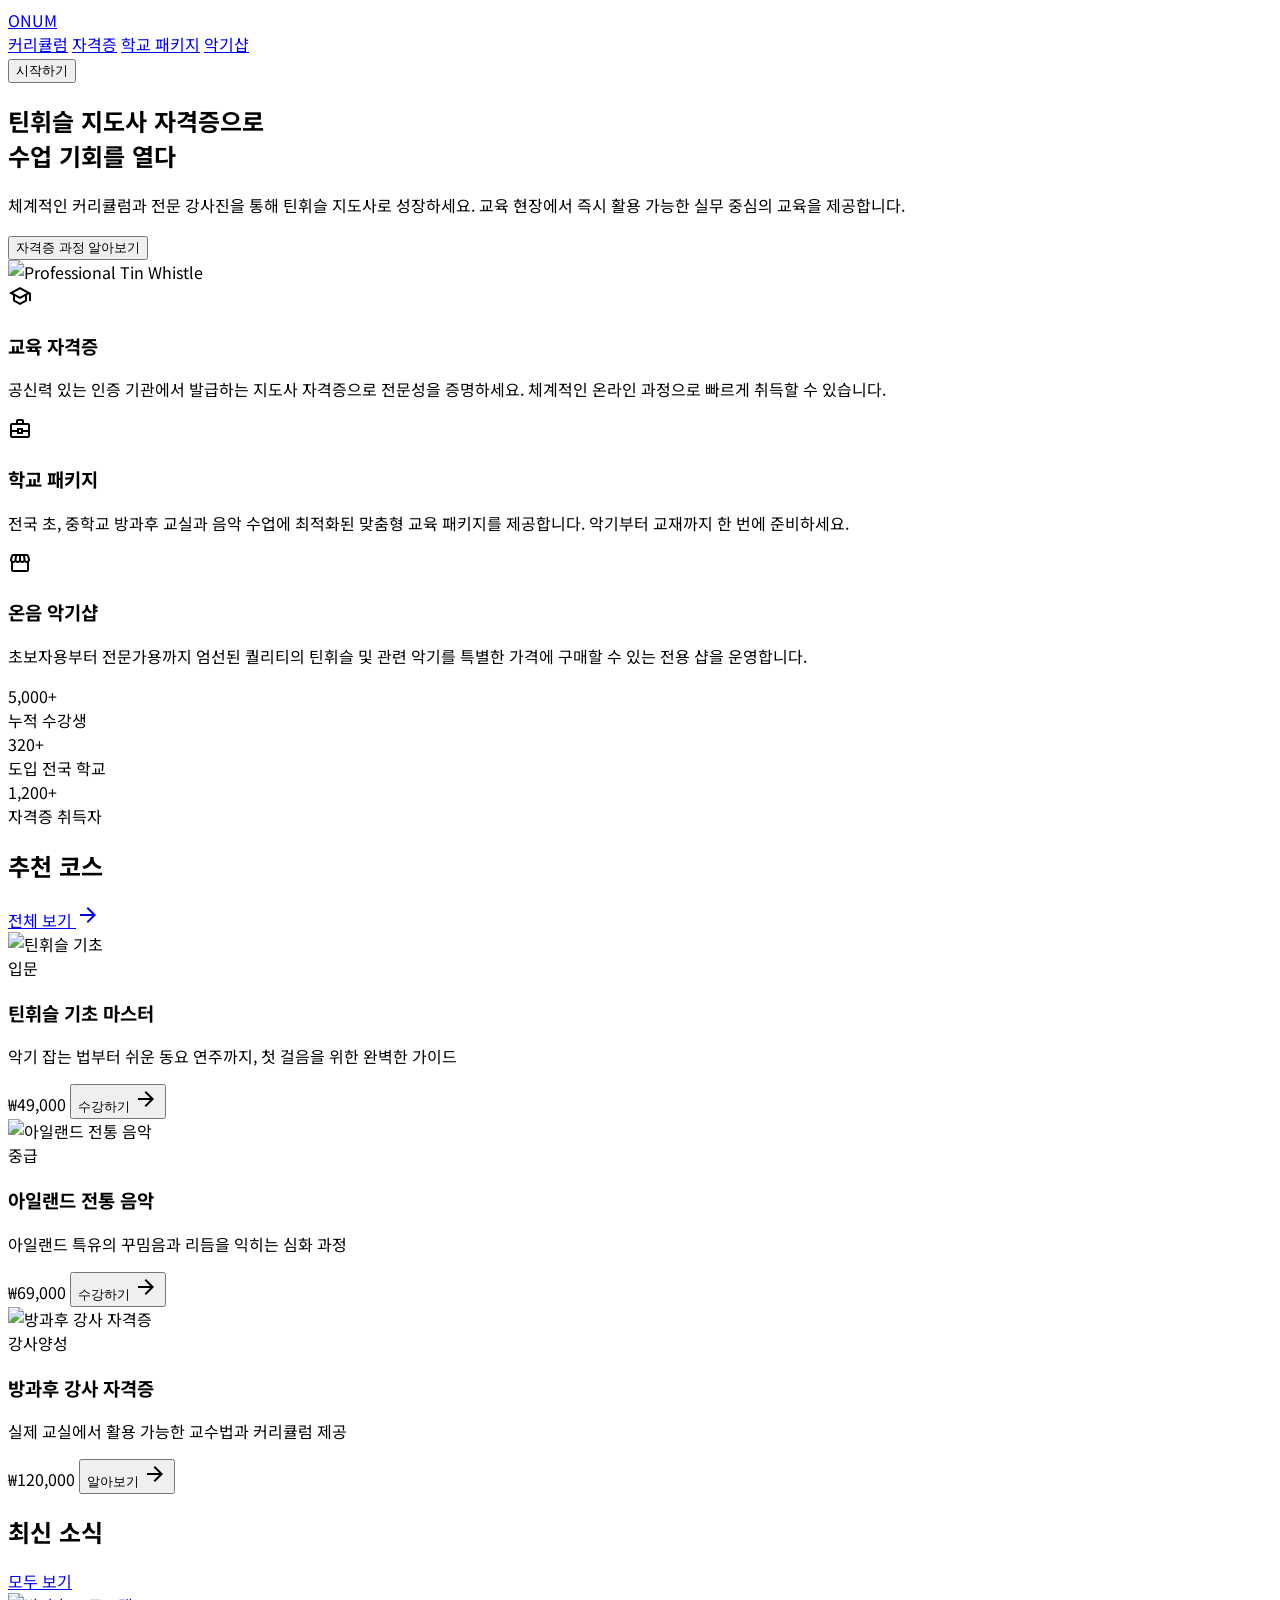
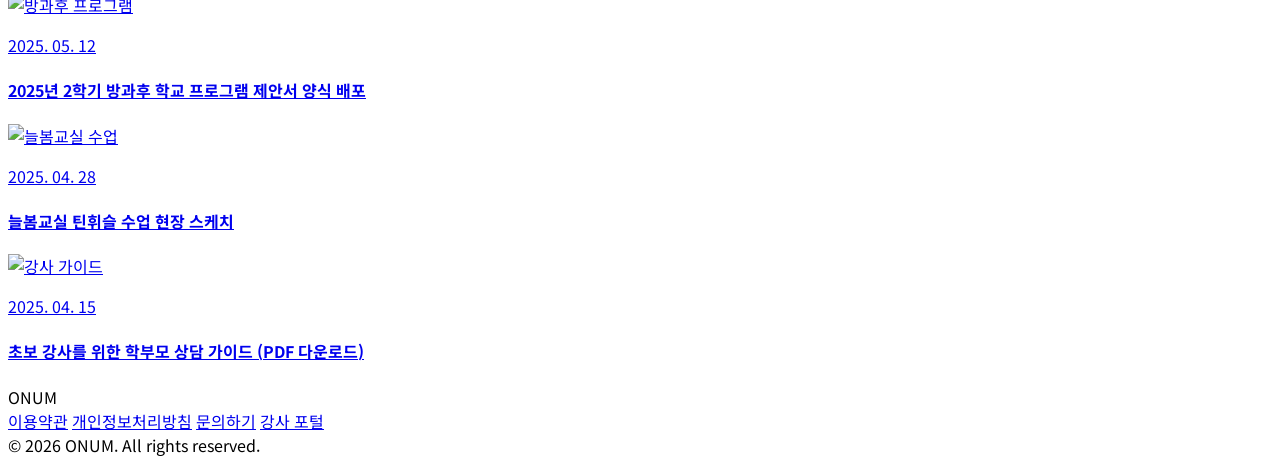
==== commit be866b3f: "add all menu pages: curriculum, certificates, school-package, shop" ====
--- a/index.html
+++ b/index.html
@@ -54,14 +54,14 @@
 <!-- TopNavBar (v3) -->
 <nav class="bg-surface-container-lowest border-b border-outline-variant sticky top-0 z-50">
 <div class="flex justify-between items-center w-full px-margin-mobile md:px-margin-desktop py-4 max-w-container-max mx-auto">
-<div class="text-2xl font-bold text-on-surface">ONUM</div>
+<a href="index.html" class="text-2xl font-bold text-on-surface">ONUM</a>
 <div class="hidden md:flex space-x-8">
-<a class="text-secondary hover:text-primary transition-colors font-medium" href="#">Curriculum</a>
-<a class="text-primary font-bold border-b-2 border-primary pb-1" href="#">Certificates</a>
-<a class="text-secondary hover:text-primary transition-colors font-medium" href="#">School Package</a>
-<a class="text-secondary hover:text-primary transition-colors font-medium" href="#">Shop</a>
-</div>
-<button class="bg-primary hover:bg-green-600 text-on-primary px-6 py-2 rounded-lg font-semibold transition-colors duration-200">Get Started</button>
+<a class="text-secondary hover:text-primary transition-colors font-medium" href="curriculum.html">커리큘럼</a>
+<a class="text-secondary hover:text-primary transition-colors font-medium" href="certificates.html">자격증</a>
+<a class="text-secondary hover:text-primary transition-colors font-medium" href="school-package.html">학교 패키지</a>
+<a class="text-secondary hover:text-primary transition-colors font-medium" href="shop.html">악기샵</a>
+</div>
+<a href="certificates.html"><button class="bg-primary hover:bg-green-600 text-on-primary px-6 py-2 rounded-lg font-semibold transition-colors duration-200">시작하기</button></a>
 </div>
 </nav>
 
